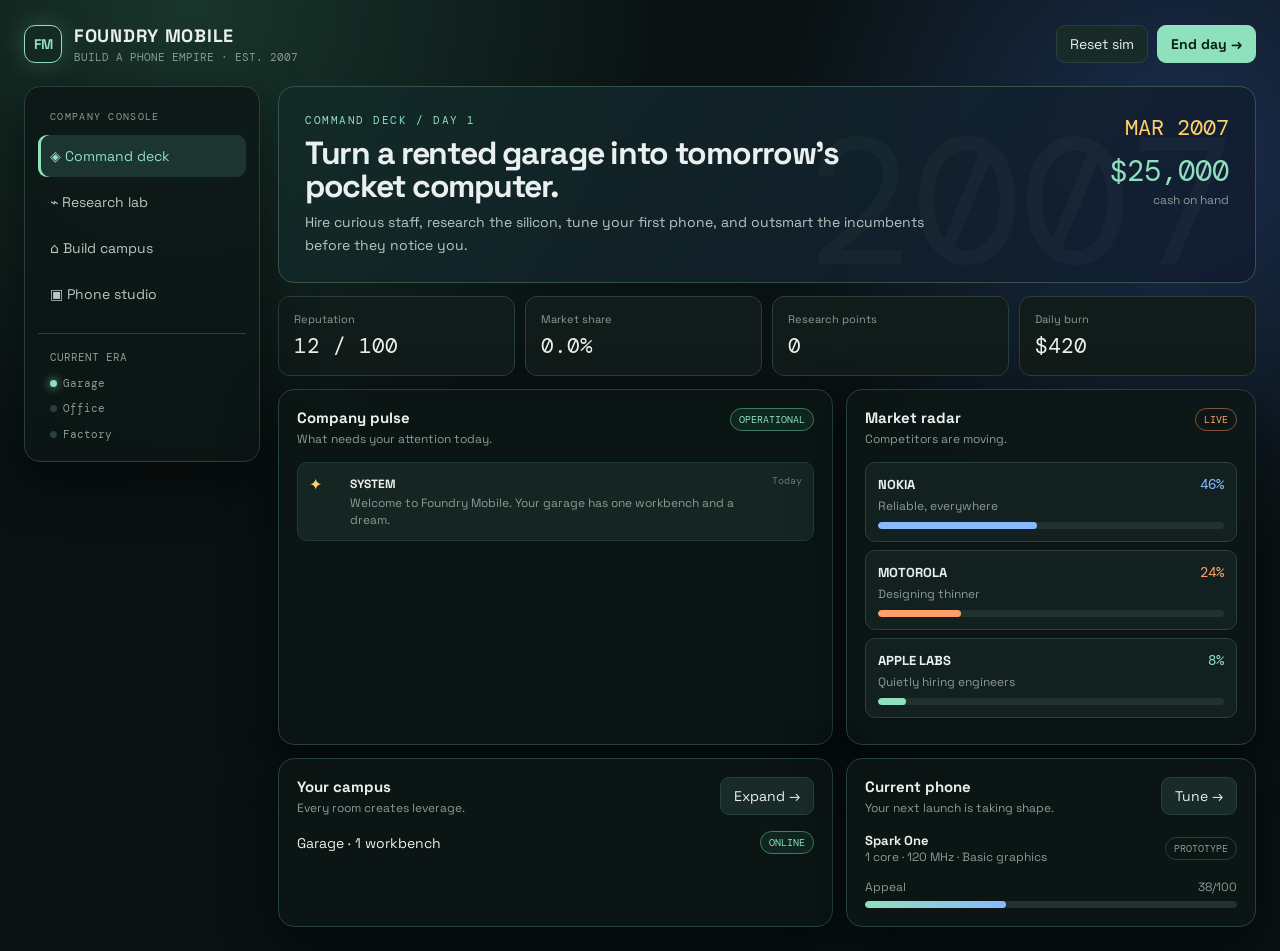
==== game/index.html @ 04a2936a "Add Foundry Mobile phone empire game prototype" ====
<!doctype html>
<html lang="en">
<head>
<meta charset="utf-8" />
<meta name="viewport" content="width=device-width, initial-scale=1" />
<title>Foundry Mobile — Phone Empire</title>
<style>
@import url('https://fonts.googleapis.com/css2?family=DM+Mono:wght@400;500&family=Space+Grotesk:wght@400;500;600;700&display=swap');
:root{--ink:#eaf0ed;--muted:#8c9a96;--bg:#091111;--panel:#101b1a;--panel2:#142422;--line:#28403c;--mint:#8fe0bd;--yellow:#ffd166;--orange:#ff9f68;--red:#ff7575;--blue:#88b9ff;--shadow:0 18px 50px #0008}
*{box-sizing:border-box}body{margin:0;background:radial-gradient(circle at 15% 0,#19352c 0,transparent 34%),radial-gradient(circle at 92% 16%,#1b2d4e 0,transparent 29%),var(--bg);color:var(--ink);font:14px 'Space Grotesk',system-ui,sans-serif;min-height:100vh}button,input,select{font:inherit}button{cursor:pointer}.shell{max-width:1440px;margin:0 auto;padding:24px}.topbar{display:flex;align-items:center;justify-content:space-between;margin-bottom:22px}.brand{display:flex;align-items:center;gap:12px}.mark{width:38px;height:38px;border:1px solid var(--mint);display:grid;place-items:center;border-radius:11px;color:var(--mint);box-shadow:0 0 24px #8fe0bd33;font-weight:700}.brand h1{font-size:18px;letter-spacing:.04em;margin:0}.brand small{color:var(--muted);display:block;font:11px 'DM Mono';margin-top:3px}.actions{display:flex;gap:9px;align-items:center}.button{background:#182b28;border:1px solid var(--line);color:var(--ink);border-radius:9px;padding:9px 13px;transition:.2s}.button:hover{border-color:var(--mint);transform:translateY(-1px)}.button.primary{background:var(--mint);border-color:var(--mint);color:#082019;font-weight:700}.button.warn{color:#1b1608;background:var(--yellow);border-color:var(--yellow)}.button:disabled{opacity:.45;cursor:not-allowed;transform:none}.layout{display:grid;grid-template-columns:236px 1fr;gap:18px}.side,.panel{background:#0c1716cc;border:1px solid var(--line);border-radius:16px;box-shadow:var(--shadow);backdrop-filter:blur(14px)}.side{padding:13px;height:max-content;position:sticky;top:18px}.side label{color:var(--muted);font:10px 'DM Mono';text-transform:uppercase;letter-spacing:.13em;padding:10px 12px;display:block}.nav{width:100%;text-align:left;border:0;background:transparent;color:#b7c8c2;padding:12px;border-radius:9px;margin:2px 0}.nav:hover,.nav.active{background:#1c3530;color:var(--mint)}.nav.active{box-shadow:inset 3px 0 var(--mint)}.side-foot{border-top:1px solid var(--line);margin-top:16px;padding:15px 12px 5px}.tiny{font:11px 'DM Mono';color:var(--muted);line-height:1.6}.stage{display:flex;align-items:center;gap:6px;margin-top:8px}.stage i{width:7px;height:7px;border-radius:50%;background:var(--line)}.stage i.on{background:var(--mint);box-shadow:0 0 10px var(--mint)}.content{min-width:0}.hero{padding:26px;border:1px solid #34534b;border-radius:16px;background:linear-gradient(130deg,#132b27dd,#111b31dd);display:flex;justify-content:space-between;gap:30px;overflow:hidden;position:relative}.hero:after{content:'2007';font:180px 'DM Mono';color:#ffffff07;position:absolute;right:18px;bottom:-38px}.eyebrow{color:var(--mint);font:11px 'DM Mono';letter-spacing:.14em;text-transform:uppercase}.hero h2{font-size:32px;line-height:1.02;margin:10px 0 9px;max-width:620px;letter-spacing:-.04em}.hero p{color:#b7c8c2;max-width:630px;line-height:1.6;margin:0}.hero-meta{position:relative;z-index:1;min-width:190px;text-align:right}.date{font:22px 'DM Mono';color:var(--yellow)}.money{font:29px 'DM Mono';margin-top:10px;color:var(--mint)}.sub{color:var(--muted);font-size:12px;margin-top:2px}.stats{display:grid;grid-template-columns:repeat(4,1fr);gap:10px;margin:13px 0}.stat{background:var(--panel);border:1px solid var(--line);padding:15px;border-radius:12px}.stat .label{color:var(--muted);font-size:11px}.stat strong{display:block;font:21px 'DM Mono';margin-top:6px}.grid{display:grid;grid-template-columns:1.15fr .85fr;gap:13px}.panel{padding:18px}.panel h3{font-size:15px;margin:0 0 3px}.panel-head{display:flex;justify-content:space-between;align-items:flex-start;margin-bottom:15px}.panel-head p{color:var(--muted);font-size:12px;margin:4px 0 0}.pill{border-radius:999px;padding:4px 8px;font:10px 'DM Mono';border:1px solid var(--line);color:var(--muted)}.pill.good{color:var(--mint);border-color:#407b67;background:#1a463b55}.pill.hot{color:var(--orange);border-color:#85533a}.feed{display:grid;gap:10px}.feed-item{display:grid;grid-template-columns:31px 1fr auto;gap:10px;align-items:start;padding:11px;background:#152522;border-radius:10px;border:1px solid #203b36}.feed-icon{font:16px 'DM Mono';color:var(--yellow)}.feed-item b{font-size:12px}.feed-item p{color:var(--muted);margin:3px 0 0;font-size:12px;line-height:1.4}.feed-item time{font:10px 'DM Mono';color:#667975}.progress{height:7px;background:#20312e;border-radius:99px;overflow:hidden}.progress span{display:block;height:100%;background:linear-gradient(90deg,var(--mint),var(--blue));border-radius:99px}.research-list,.parts-list,.staff-list,.build-list{display:grid;gap:10px}.research-card,.part-card,.staff-card,.build-card{border:1px solid var(--line);background:#12211f;padding:12px;border-radius:11px}.row{display:flex;align-items:center;justify-content:space-between;gap:10px}.row b{font-size:13px}.muted{color:var(--muted);font-size:12px}.mono{font-family:'DM Mono'}.tag{font:10px 'DM Mono';color:var(--blue);background:#1c3550;border-radius:4px;padding:3px 6px}.research-card p,.part-card p{color:var(--muted);font-size:12px;line-height:1.45;margin:7px 0 10px}.mini-stat{font:11px 'DM Mono';color:var(--yellow)}.tabs{display:flex;gap:7px;margin:0 0 13px;flex-wrap:wrap}.tab{padding:8px 12px;background:#10201e;color:var(--muted);border:1px solid var(--line);border-radius:8px}.tab.active{color:var(--mint);border-color:#4f947a;background:#1b3c32}.section{display:none}.section.active{display:block}.phone{display:grid;grid-template-columns:280px 1fr;gap:18px}.device{min-height:385px;border:1px solid #506d66;border-radius:32px;padding:14px 12px 22px;background:linear-gradient(150deg,#384942,#121c1b 40%,#080d0e);box-shadow:inset 0 0 0 4px #0b1211,0 18px 28px #0008;position:relative}.device:before{content:'';display:block;margin:0 auto 13px;width:70px;height:6px;border-radius:20px;background:#07100f}.screen{border-radius:20px;height:278px;background:linear-gradient(160deg,#19382e,#123047 65%,#261c39);padding:16px;position:relative;overflow:hidden}.screen:after{content:'FOUNDRY';font:bold 32px 'DM Mono';color:#ffffff13;position:absolute;bottom:18px;left:13px;transform:rotate(-90deg);transform-origin:left}.screen b{font-size:11px;color:var(--mint)}.screen .screen-title{font-size:28px;font-weight:700;margin-top:28px}.screen .screen-bar{height:4px;background:#ffffff24;margin-top:33px}.screen .screen-dot{width:80px;height:80px;border-radius:50%;background:#8fe0bd44;margin:27px auto 0;border:1px solid var(--mint)}.device small{display:block;text-align:center;color:#8ca59d;margin-top:14px;font:10px 'DM Mono'}.custom{display:grid;gap:11px}.field{background:#12211f;border:1px solid var(--line);padding:12px;border-radius:10px}.field label{display:flex;justify-content:space-between;color:var(--muted);font-size:12px;margin-bottom:9px}.field input,.field select{width:100%;background:#0c1716;color:var(--ink);border:1px solid var(--line);border-radius:7px;padding:8px}.cost{color:var(--yellow);font:11px 'DM Mono'}.empty{border:1px dashed #38504b;color:var(--muted);padding:18px;border-radius:10px;text-align:center}.toast{position:fixed;right:24px;bottom:24px;background:#d6ffe9;color:#0a2117;padding:13px 16px;border-radius:10px;box-shadow:var(--shadow);font-weight:600;z-index:5}.danger{color:var(--red)}@media(max-width:980px){.layout{grid-template-columns:1fr}.side{position:static}.side nav{display:flex;overflow:auto}.side label,.side-foot{display:none}.grid,.phone{grid-template-columns:1fr}.stats{grid-template-columns:repeat(2,1fr)}}
</style></head>
<body><div class="shell"><header class="topbar"><div class="brand"><div class="mark">FM</div><div><h1>FOUNDRY MOBILE</h1><small>BUILD A PHONE EMPIRE · EST. 2007</small></div></div><div class="actions"><button class="button" id="resetBtn">Reset sim</button><button class="button primary" id="dayBtn">End day →</button></div></header><div class="layout"><aside class="side"><label>Company console</label><button class="nav active" data-view="dashboard">◈ Command deck</button><button class="nav" data-view="research">⌁ Research lab</button><button class="nav" data-view="build">⌂ Build campus</button><button class="nav" data-view="product">▣ Phone studio</button><div class="side-foot"><div class="tiny">CURRENT ERA</div><div class="stage"><i class="on"></i><span class="tiny">Garage</span></div><div class="stage"><i id="officeDot"></i><span class="tiny">Office</span></div><div class="stage"><i id="factoryDot"></i><span class="tiny">Factory</span></div></div></aside><main class="content"><section class="hero"><div><div class="eyebrow">Command deck / Day <span id="dayLabel">1</span></div><h2>Turn a rented garage into tomorrow's pocket computer.</h2><p>Hire curious staff, research the silicon, tune your first phone, and outsmart the incumbents before they notice you.</p></div><div class="hero-meta"><div class="date" id="dateLabel">MAR 2007</div><div class="money" id="moneyHero">$25,000</div><div class="sub">cash on hand</div></div></section><div class="stats"><div class="stat"><div class="label">Reputation</div><strong id="repStat">12 / 100</strong></div><div class="stat"><div class="label">Market share</div><strong id="shareStat">0.0%</strong></div><div class="stat"><div class="label">Research points</div><strong id="rpStat">0</strong></div><div class="stat"><div class="label">Daily burn</div><strong id="burnStat">$420</strong></div></div><section id="dashboard" class="section active"><div class="grid"><div class="panel"><div class="panel-head"><div><h3>Company pulse</h3><p>What needs your attention today.</p></div><span class="pill good" id="statusPill">OPERATIONAL</span></div><div class="feed" id="feed"></div></div><div class="panel"><div class="panel-head"><div><h3>Market radar</h3><p>Competitors are moving.</p></div><span class="pill hot">LIVE</span></div><div id="competitors"></div></div></div><div class="grid" style="margin-top:13px"><div class="panel"><div class="panel-head"><div><h3>Your campus</h3><p>Every room creates leverage.</p></div><button class="button" data-go="build">Expand →</button></div><div id="campusSummary"></div></div><div class="panel"><div class="panel-head"><div><h3>Current phone</h3><p>Your next launch is taking shape.</p></div><button class="button" data-go="product">Tune →</button></div><div id="phoneSummary"></div></div></div></section><section id="research" class="section"><div class="panel"><div class="panel-head"><div><h3>Research lab</h3><p>Hire staff first. They produce research points at the end of every day; every advanced CPU architecture and chip part must be researched before it can be selected.</p></div><div class="row"><span class="pill" id="staffCount">0 staff</span><button class="button primary" id="hireBtn">Hire researcher · $1,200</button></div></div><div class="research-list" id="researchList"></div></div></section><section id="build" class="section"><div class="panel"><div class="panel-head"><div><h3>Build your campus</h3><p>Start in the garage. Build an office. Finish with a factory floor.</p></div><span class="pill" id="campusLevel">GARAGE</span></div><div class="build-list" id="buildList"></div></div></section><section id="product" class="section"><div class="panel"><div class="panel-head"><div><h3>Phone studio</h3><p>Balance cost, battery, performance, and market appeal.</p></div><span class="pill" id="phoneState">DRAFT</span></div><div class="phone"><div class="device"><div class="screen"><b id="phoneBrand">FOUNDRY</b><div class="screen-title" id="phoneNamePreview">Spark One</div><div class="screen-bar"></div><div class="screen-dot"></div></div><small id="deviceSpec">2007 · prototype hardware</small></div><div class="custom"><div class="field"><label>Phone name <span class="tag">BRAND</span></label><input id="phoneName" value="Spark One" maxlength="22" /></div><div class="field"><label>CPU architecture <span class="mini-stat" id="cpuVal">1 core · 120 MHz</span></label><select id="cpuSelect"></select></div><div class="field"><label>GPU package <span class="mini-stat" id="gpuVal">basic graphics</span></label><select id="gpuSelect"></select></div><div class="field"><label>Finish & camera <span class="mini-stat" id="finishVal">plastic · 1 MP</span></label><select id="finishSelect"><option value="plastic">Polycarbonate · 1 MP</option><option value="metal">Brushed metal · 2 MP</option><option value="glass">Glass back · 3 MP</option></select></div><div class="row"><span class="cost" id="unitCost">Build cost $58 / unit</span><button class="button primary" id="launchBtn">Launch prototype · $2,500</button></div></div></div></div></section></main></div></div><div id="toastRoot"></div>
<script>
const KEY='foundry-mobile-save-v1';
const researchDefs=[{id:'cpu2',title:'Dual-core architecture',desc:'Two efficient cores and a better control unit.',cost:12,days:2,unlock:'cpu2'},{id:'gpu',title:'Pocket graphics engine',desc:'A tiny parallel processor for richer games and UI.',cost:18,days:3,unlock:'gpu'},{id:'ram',title:'Fast memory controller',desc:'Add 64 MB of faster RAM for multitasking.',cost:24,days:3,unlock:'ram'},{id:'camera',title:'Digital camera module',desc:'Ship a camera that makes the press pay attention.',cost:32,days:4,unlock:'camera'},{id:'factory',title:'Precision assembly',desc:'Unlock factory production and reliable unit economics.',cost:45,days:5,unlock:'factory'}];
const cpuDefs={basic:{label:'Single core · 120 MHz',cores:1,clock:120,cost:18,unlock:true},cpu2:{label:'Dual core · 360 MHz',cores:2,clock:360,cost:34,unlock:false},pro:{label:'Custom 4 core · 720 MHz',cores:4,clock:720,cost:68,unlock:false}};
const gpuDefs={basic:{label:'Basic graphics',score:8,cost:5,unlock:true},gpu:{label:'Parallel graphics · 24 shaders',score:28,cost:15,unlock:false},pro:{label:'Pro graphics · 64 shaders',score:52,cost:34,unlock:false}};
const defaultState={day:1,money:25000,rep:12,share:0,rp:0,staff:[],rooms:['garage'],research:[],activeResearch:null,phone:{name:'Spark One',cpu:'basic',gpu:'basic',finish:'plastic'},launched:false,feed:[['SYSTEM','Welcome to Foundry Mobile. Your garage has one workbench and a dream.','Today']]};
let s=load();
function load(){try{return {...defaultState,...JSON.parse(localStorage.getItem(KEY))}}catch{return structuredClone(defaultState)}}
function save(){localStorage.setItem(KEY,JSON.stringify(s))}
function money(n){return '$'+Math.max(0,Math.round(n)).toLocaleString()}
function toast(msg){const e=document.createElement('div');e.className='toast';e.textContent=msg;document.getElementById('toastRoot').append(e);setTimeout(()=>e.remove(),2800)}
function addFeed(a,b,c='Today'){s.feed.unshift([a,b,c]);s.feed=s.feed.slice(0,6)}
function has(x){return s.research.includes(x)}
function roomCost(id){return {office:4200,lab:8500,qa:6500,factory:28000}[id]||0}
function render(){document.getElementById('dayLabel').textContent=s.day;document.getElementById('dateLabel').textContent=['MAR','APR','MAY','JUN','JUL','AUG','SEP','OCT','NOV','DEC'][Math.min(9,Math.floor((s.day-1)/30))]+' 2007';document.getElementById('moneyHero').textContent=money(s.money);document.getElementById('repStat').textContent=Math.round(s.rep)+' / 100';document.getElementById('shareStat').textContent=s.share.toFixed(1)+'%';document.getElementById('rpStat').textContent=s.rp;document.getElementById('burnStat').textContent=money(420+s.staff.length*85);document.getElementById('staffCount').textContent=s.staff.length+' staff';['office','factory'].forEach(x=>document.getElementById(x+'Dot').classList.toggle('on',s.rooms.includes(x)));renderFeed();renderCompetitors();renderCampus();renderPhoneSummary();renderResearch();renderBuild();renderProduct();save()}
function renderFeed(){document.getElementById('feed').innerHTML=s.feed.map((x,i)=>`<div class="feed-item"><div class="feed-icon">${i?'↗':'✦'}</div><div><b>${x[0]}</b><p>${x[1]}</p></div><time>${x[2]}</time></div>`).join('')}
function renderCompetitors(){let rows=[['NOKIA','Reliable, everywhere','46%','var(--blue)'],['MOTOROLA','Designing thinner','24%','var(--orange)'],['APPLE LABS','Quietly hiring engineers','8%','var(--mint)']];document.getElementById('competitors').innerHTML=rows.map(r=>`<div class="field" style="margin-bottom:8px"><div class="row"><b>${r[0]}</b><span class="mono" style="color:${r[3]}">${r[2]}</span></div><div class="muted" style="margin:5px 0 8px">${r[1]}</div><div class="progress"><span style="width:${parseInt(r[2])}%;background:${r[3]}"></span></div></div>`).join('')}
function renderCampus(){let names={garage:'Garage · 1 workbench',office:'Office · hiring +2 staff',lab:'Research lab · +2 RP/day',qa:'QA bench · +15% reliability',factory:'Factory floor · mass production'};document.getElementById('campusSummary').innerHTML='<div class="feed">'+s.rooms.map(r=>`<div class="row"><span>${names[r]}</span><span class="pill good">ONLINE</span></div>`).join('')+'</div>'}
function renderPhoneSummary(){let p=s.phone,c=cpuDefs[p.cpu],g=gpuDefs[p.gpu];document.getElementById('phoneSummary').innerHTML=`<div class="row"><div><b>${p.name}</b><div class="muted">${c.cores} core · ${c.clock} MHz · ${g.label}</div></div><span class="pill ${s.launched?'good':''}">${s.launched?'ON MARKET':'PROTOTYPE'}</span></div><div style="margin-top:14px"><div class="row muted"><span>Appeal</span><span>${Math.min(99,20+c.cores*10+g.score+(p.finish==='glass'?18:p.finish==='metal'?9:0))}/100</span></div><div class="progress" style="margin-top:6px"><span style="width:${Math.min(99,20+c.cores*10+g.score+(p.finish==='glass'?18:p.finish==='metal'?9:0))}%"></span></div></div>`}
function renderResearch(){let staffHtml=`<div class="staff-card"><div class="row"><b>Team capacity</b><span class="mini-stat">${s.staff.length} / ${s.rooms.includes('office')?5:2} researchers</span></div><div class="muted" style="margin-top:6px">${s.staff.length?s.staff.map((x,i)=>`<span class="tag" style="margin:8px 5px 0 0;display:inline-block">${x}</span>`).join(''): 'The garage is empty. Hire your first curious engineer.'}</div></div>`;document.getElementById('researchList').innerHTML=staffHtml+researchDefs.map(d=>{let done=has(d.id),active=s.activeResearch===d.id,locked=s.rp<d.cost&&!done;return `<div class="research-card"><div class="row"><b>${d.title}</b><span class="tag">${done?'UNLOCKED':active?'IN PROGRESS':d.cost+' RP'}</span></div><p>${d.desc}${d.id==='cpu2'?' This is a new CPU architecture, not a cosmetic upgrade.':''}</p><div class="row"><div style="flex:1;margin-right:14px"><div class="progress"><span style="width:${done?100:active?Math.min(96,Math.round((s.day-(s.researchStart||s.day))/d.days*100)):0}%"></span></div></div><button class="button ${done?'':'primary'}" ${done||locked||s.activeResearch?'disabled':''} onclick="startResearch('${d.id}')">${done?'Installed':locked?'Need research':'Assign staff'}</button></div></div>`}).join('')}
function renderBuild(){let defs=[['office','Shared office','Hire up to 3 more staff and unlock a real team room.','office'],['lab','Research lab','Adds +2 research points to your daily staff output.','lab'],['qa','QA bench','Reduce launch risk and gain +15 reliability.','qa'],['factory','Assembly factory','The final stage: manufacture phones at scale.','factory']];document.getElementById('campusLevel').textContent=s.rooms.includes('factory')?'FACTORY':s.rooms.includes('office')?'OFFICE':'GARAGE';document.getElementById('buildList').innerHTML=defs.map(d=>{let owned=s.rooms.includes(d[0]);let need=d[0]==='factory'&&!has('factory');return `<div class="build-card"><div class="row"><div><b>${d[1]}</b><div class="muted" style="margin-top:4px">${d[2]}</div></div><span class="cost">${owned?'BUILT':money(roomCost(d[0]))}</span></div><div style="margin-top:10px"><button class="button ${owned?'':'primary'}" ${owned||need?'disabled':''} onclick="buildRoom('${d[0]}')">${owned?'Operational':need?'Research precision assembly first':'Build room'}</button></div></div>`}).join('')}
function renderProduct(){let p=s.phone,c=cpuDefs[p.cpu],g=gpuDefs[p.gpu];document.getElementById('phoneName').value=p.name;document.getElementById('phoneNamePreview').textContent=p.name;document.getElementById('cpuSelect').innerHTML=Object.entries(cpuDefs).map(([k,v])=>`<option value="${k}" ${p.cpu===k?'selected':''} ${!v.unlock&&!has(k)?'disabled':''}>${v.label}${!v.unlock&&!has(k)?' · LOCKED':''}</option>`).join('');document.getElementById('gpuSelect').innerHTML=Object.entries(gpuDefs).map(([k,v])=>`<option value="${k}" ${p.gpu===k?'selected':''} ${!v.unlock&&!has(k)?'disabled':''}>${v.label}${!v.unlock&&!has(k)?' · LOCKED':''}</option>`).join('');document.getElementById('cpuVal').textContent=c.label;document.getElementById('gpuVal').textContent=g.label;document.getElementById('finishVal').textContent={plastic:'plastic · 1 MP',metal:'metal · 2 MP',glass:'glass · 3 MP'}[p.finish];document.getElementById('unitCost').textContent='Build cost '+money(c.cost+g.cost+(p.finish==='glass'?28:p.finish==='metal'?15:8))+' / unit';document.getElementById('phoneState').textContent=s.launched?'ON MARKET':'DRAFT';document.getElementById('launchBtn').textContent=s.launched?'Launch another · $2,500':'Launch prototype · $2,500'}
function startResearch(id){let d=researchDefs.find(x=>x.id===id);if(s.rp<d.cost||s.activeResearch)return;s.rp-=d.cost;s.activeResearch=id;s.researchStart=s.day;addFeed('RESEARCH',`Staff started ${d.title}. Keep the lab powered for ${d.days} days.`);toast('Research started — your team is on it.');render()}
function buildRoom(id){let cost=roomCost(id);if(s.money<cost)return toast('Not enough cash for that build.');s.money-=cost;s.rooms.push(id);addFeed('CAMPUS',`${id[0].toUpperCase()+id.slice(1)} construction is complete.`);toast(id.toUpperCase()+' is online');render()}
function hireStaff(){let max=s.rooms.includes('office')?5:2;if(s.staff.length>=max)return toast('Build the office to hire more researchers.');if(s.money<1200)return toast('Not enough cash to hire this researcher.');s.money-=1200;let names=['Mina · silicon','Alex · systems','Jo · graphics','Ravi · power','Sam · QA'];s.staff.push(names[s.staff.length]||'New researcher');addFeed('PEOPLE',`${s.staff.at(-1)} joined the company. Daily research output increased.`);toast('New researcher hired');render()}
function endDay(){s.day++;let rp=s.staff.length+(s.rooms.includes('lab')?2:0);s.rp+=rp;s.money-=420+s.staff.length*85;if(s.activeResearch){let d=researchDefs.find(x=>x.id===s.activeResearch);if(s.day-s.researchStart>=d.days){s.research.push(d.unlock);s.activeResearch=null;addFeed('LAB COMPLETE',`${d.title} is ready for the product team.`);toast(d.title+' unlocked');}}if(s.launched){s.share=Math.min(42,s.share+.3+(s.rooms.includes('factory')?.2:0));s.rep=Math.min(100,s.rep+.4)}if(s.money<0){s.money=0;addFeed('FINANCE','Cash is empty. Launch a phone or build reputation before runway runs out.','Warning')}if(s.day%7===0)addFeed('MARKET',`Weekly report: your team generated ${rp} RP and the market is watching.`);render()}
function launch(){if(s.money<2500)return toast('You need $2,500 to run a launch event.');s.money-=2500;s.launched=true;s.rep=Math.min(100,s.rep+7);s.share=Math.max(.4,s.share+.5);addFeed('LAUNCH',`${s.phone.name} is live. Early reviewers call it “surprisingly brave”.`);toast(s.phone.name+' launched to the world');render()}
document.querySelectorAll('.nav').forEach(b=>b.onclick=()=>{document.querySelectorAll('.nav').forEach(x=>x.classList.remove('active'));b.classList.add('active');document.querySelectorAll('.section').forEach(x=>x.classList.toggle('active',x.id===b.dataset.view))});document.querySelectorAll('[data-go]').forEach(b=>b.onclick=()=>document.querySelector(`[data-view="${b.dataset.go}"]`).click());document.getElementById('dayBtn').onclick=endDay;document.getElementById('hireBtn').onclick=hireStaff;document.getElementById('launchBtn').onclick=launch;document.getElementById('phoneName').oninput=e=>{s.phone.name=e.target.value||'Spark One';document.getElementById('phoneNamePreview').textContent=s.phone.name;save()};document.getElementById('cpuSelect').onchange=e=>{s.phone.cpu=e.target.value;render()};document.getElementById('gpuSelect').onchange=e=>{s.phone.gpu=e.target.value;render()};document.getElementById('finishSelect').onchange=e=>{s.phone.finish=e.target.value;render()};document.getElementById('resetBtn').onclick=()=>{if(confirm('Reset your company and start again in the garage?')){s=structuredClone(defaultState);render();toast('Fresh garage, fresh start.')}};render();
</script></body></html>
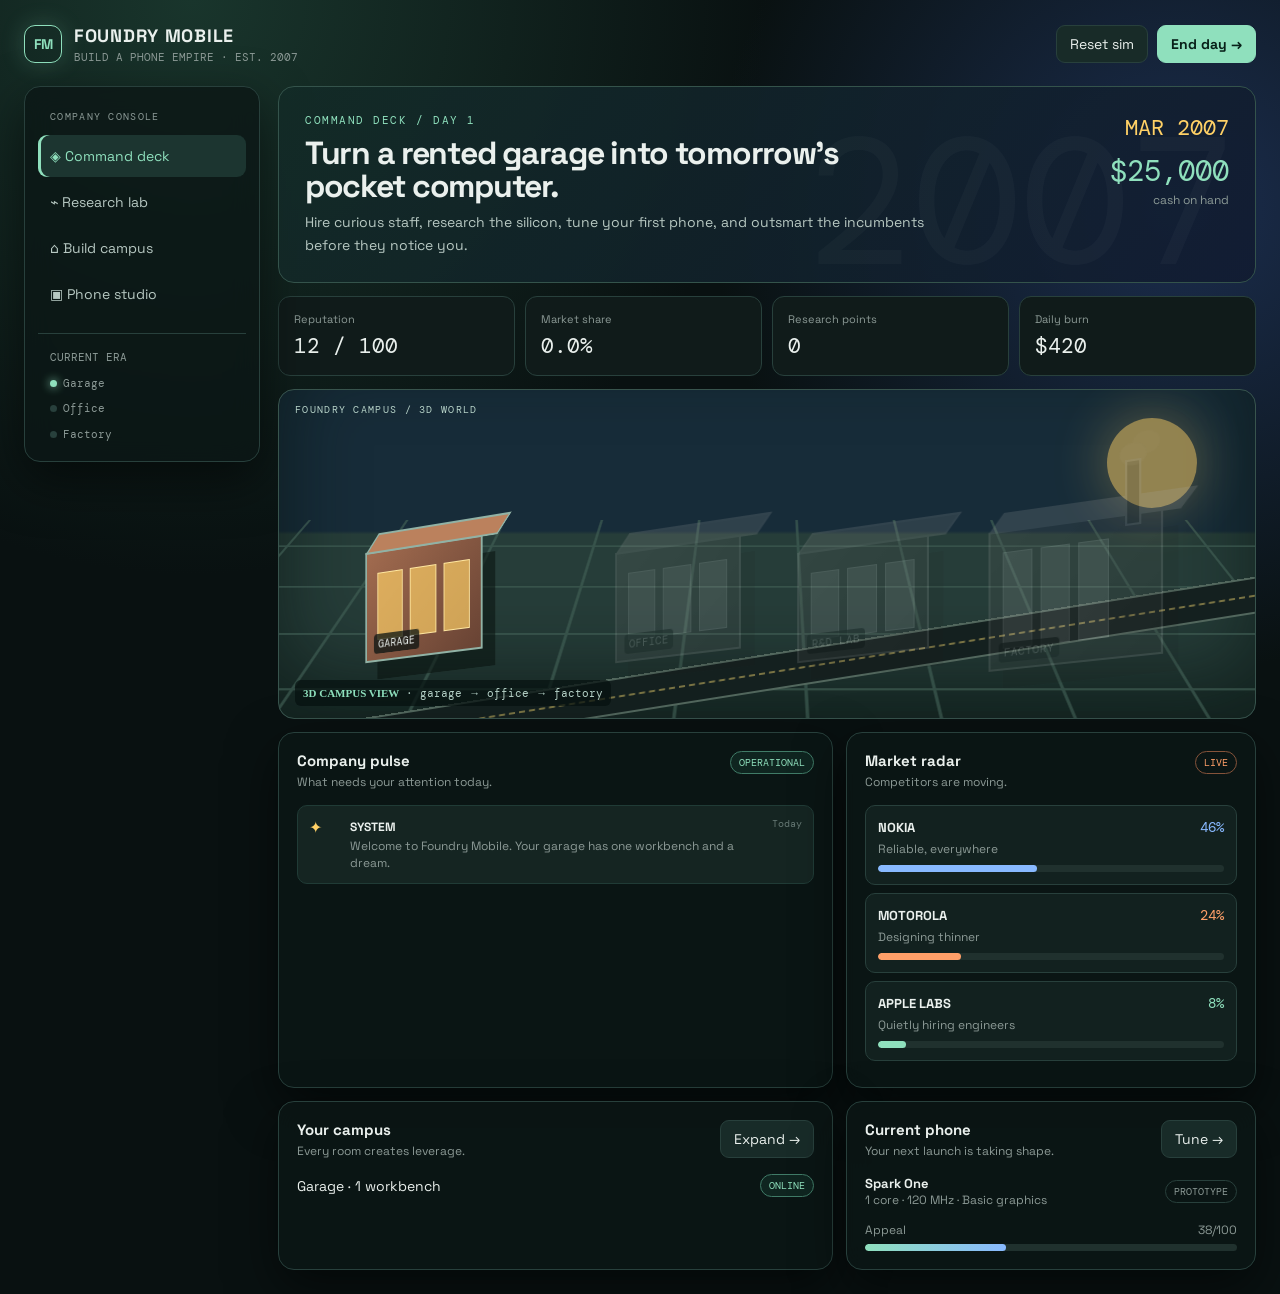
==== commit cfd843e3: "Add 3D campus world to Foundry Mobile" ====
--- a/game/index.html
+++ b/game/index.html
@@ -8,8 +8,11 @@
 @import url('https://fonts.googleapis.com/css2?family=DM+Mono:wght@400;500&family=Space+Grotesk:wght@400;500;600;700&display=swap');
 :root{--ink:#eaf0ed;--muted:#8c9a96;--bg:#091111;--panel:#101b1a;--panel2:#142422;--line:#28403c;--mint:#8fe0bd;--yellow:#ffd166;--orange:#ff9f68;--red:#ff7575;--blue:#88b9ff;--shadow:0 18px 50px #0008}
 *{box-sizing:border-box}body{margin:0;background:radial-gradient(circle at 15% 0,#19352c 0,transparent 34%),radial-gradient(circle at 92% 16%,#1b2d4e 0,transparent 29%),var(--bg);color:var(--ink);font:14px 'Space Grotesk',system-ui,sans-serif;min-height:100vh}button,input,select{font:inherit}button{cursor:pointer}.shell{max-width:1440px;margin:0 auto;padding:24px}.topbar{display:flex;align-items:center;justify-content:space-between;margin-bottom:22px}.brand{display:flex;align-items:center;gap:12px}.mark{width:38px;height:38px;border:1px solid var(--mint);display:grid;place-items:center;border-radius:11px;color:var(--mint);box-shadow:0 0 24px #8fe0bd33;font-weight:700}.brand h1{font-size:18px;letter-spacing:.04em;margin:0}.brand small{color:var(--muted);display:block;font:11px 'DM Mono';margin-top:3px}.actions{display:flex;gap:9px;align-items:center}.button{background:#182b28;border:1px solid var(--line);color:var(--ink);border-radius:9px;padding:9px 13px;transition:.2s}.button:hover{border-color:var(--mint);transform:translateY(-1px)}.button.primary{background:var(--mint);border-color:var(--mint);color:#082019;font-weight:700}.button.warn{color:#1b1608;background:var(--yellow);border-color:var(--yellow)}.button:disabled{opacity:.45;cursor:not-allowed;transform:none}.layout{display:grid;grid-template-columns:236px 1fr;gap:18px}.side,.panel{background:#0c1716cc;border:1px solid var(--line);border-radius:16px;box-shadow:var(--shadow);backdrop-filter:blur(14px)}.side{padding:13px;height:max-content;position:sticky;top:18px}.side label{color:var(--muted);font:10px 'DM Mono';text-transform:uppercase;letter-spacing:.13em;padding:10px 12px;display:block}.nav{width:100%;text-align:left;border:0;background:transparent;color:#b7c8c2;padding:12px;border-radius:9px;margin:2px 0}.nav:hover,.nav.active{background:#1c3530;color:var(--mint)}.nav.active{box-shadow:inset 3px 0 var(--mint)}.side-foot{border-top:1px solid var(--line);margin-top:16px;padding:15px 12px 5px}.tiny{font:11px 'DM Mono';color:var(--muted);line-height:1.6}.stage{display:flex;align-items:center;gap:6px;margin-top:8px}.stage i{width:7px;height:7px;border-radius:50%;background:var(--line)}.stage i.on{background:var(--mint);box-shadow:0 0 10px var(--mint)}.content{min-width:0}.hero{padding:26px;border:1px solid #34534b;border-radius:16px;background:linear-gradient(130deg,#132b27dd,#111b31dd);display:flex;justify-content:space-between;gap:30px;overflow:hidden;position:relative}.hero:after{content:'2007';font:180px 'DM Mono';color:#ffffff07;position:absolute;right:18px;bottom:-38px}.eyebrow{color:var(--mint);font:11px 'DM Mono';letter-spacing:.14em;text-transform:uppercase}.hero h2{font-size:32px;line-height:1.02;margin:10px 0 9px;max-width:620px;letter-spacing:-.04em}.hero p{color:#b7c8c2;max-width:630px;line-height:1.6;margin:0}.hero-meta{position:relative;z-index:1;min-width:190px;text-align:right}.date{font:22px 'DM Mono';color:var(--yellow)}.money{font:29px 'DM Mono';margin-top:10px;color:var(--mint)}.sub{color:var(--muted);font-size:12px;margin-top:2px}.stats{display:grid;grid-template-columns:repeat(4,1fr);gap:10px;margin:13px 0}.stat{background:var(--panel);border:1px solid var(--line);padding:15px;border-radius:12px}.stat .label{color:var(--muted);font-size:11px}.stat strong{display:block;font:21px 'DM Mono';margin-top:6px}.grid{display:grid;grid-template-columns:1.15fr .85fr;gap:13px}.panel{padding:18px}.panel h3{font-size:15px;margin:0 0 3px}.panel-head{display:flex;justify-content:space-between;align-items:flex-start;margin-bottom:15px}.panel-head p{color:var(--muted);font-size:12px;margin:4px 0 0}.pill{border-radius:999px;padding:4px 8px;font:10px 'DM Mono';border:1px solid var(--line);color:var(--muted)}.pill.good{color:var(--mint);border-color:#407b67;background:#1a463b55}.pill.hot{color:var(--orange);border-color:#85533a}.feed{display:grid;gap:10px}.feed-item{display:grid;grid-template-columns:31px 1fr auto;gap:10px;align-items:start;padding:11px;background:#152522;border-radius:10px;border:1px solid #203b36}.feed-icon{font:16px 'DM Mono';color:var(--yellow)}.feed-item b{font-size:12px}.feed-item p{color:var(--muted);margin:3px 0 0;font-size:12px;line-height:1.4}.feed-item time{font:10px 'DM Mono';color:#667975}.progress{height:7px;background:#20312e;border-radius:99px;overflow:hidden}.progress span{display:block;height:100%;background:linear-gradient(90deg,var(--mint),var(--blue));border-radius:99px}.research-list,.parts-list,.staff-list,.build-list{display:grid;gap:10px}.research-card,.part-card,.staff-card,.build-card{border:1px solid var(--line);background:#12211f;padding:12px;border-radius:11px}.row{display:flex;align-items:center;justify-content:space-between;gap:10px}.row b{font-size:13px}.muted{color:var(--muted);font-size:12px}.mono{font-family:'DM Mono'}.tag{font:10px 'DM Mono';color:var(--blue);background:#1c3550;border-radius:4px;padding:3px 6px}.research-card p,.part-card p{color:var(--muted);font-size:12px;line-height:1.45;margin:7px 0 10px}.mini-stat{font:11px 'DM Mono';color:var(--yellow)}.tabs{display:flex;gap:7px;margin:0 0 13px;flex-wrap:wrap}.tab{padding:8px 12px;background:#10201e;color:var(--muted);border:1px solid var(--line);border-radius:8px}.tab.active{color:var(--mint);border-color:#4f947a;background:#1b3c32}.section{display:none}.section.active{display:block}.phone{display:grid;grid-template-columns:280px 1fr;gap:18px}.device{min-height:385px;border:1px solid #506d66;border-radius:32px;padding:14px 12px 22px;background:linear-gradient(150deg,#384942,#121c1b 40%,#080d0e);box-shadow:inset 0 0 0 4px #0b1211,0 18px 28px #0008;position:relative}.device:before{content:'';display:block;margin:0 auto 13px;width:70px;height:6px;border-radius:20px;background:#07100f}.screen{border-radius:20px;height:278px;background:linear-gradient(160deg,#19382e,#123047 65%,#261c39);padding:16px;position:relative;overflow:hidden}.screen:after{content:'FOUNDRY';font:bold 32px 'DM Mono';color:#ffffff13;position:absolute;bottom:18px;left:13px;transform:rotate(-90deg);transform-origin:left}.screen b{font-size:11px;color:var(--mint)}.screen .screen-title{font-size:28px;font-weight:700;margin-top:28px}.screen .screen-bar{height:4px;background:#ffffff24;margin-top:33px}.screen .screen-dot{width:80px;height:80px;border-radius:50%;background:#8fe0bd44;margin:27px auto 0;border:1px solid var(--mint)}.device small{display:block;text-align:center;color:#8ca59d;margin-top:14px;font:10px 'DM Mono'}.custom{display:grid;gap:11px}.field{background:#12211f;border:1px solid var(--line);padding:12px;border-radius:10px}.field label{display:flex;justify-content:space-between;color:var(--muted);font-size:12px;margin-bottom:9px}.field input,.field select{width:100%;background:#0c1716;color:var(--ink);border:1px solid var(--line);border-radius:7px;padding:8px}.cost{color:var(--yellow);font:11px 'DM Mono'}.empty{border:1px dashed #38504b;color:var(--muted);padding:18px;border-radius:10px;text-align:center}.toast{position:fixed;right:24px;bottom:24px;background:#d6ffe9;color:#0a2117;padding:13px 16px;border-radius:10px;box-shadow:var(--shadow);font-weight:600;z-index:5}.danger{color:var(--red)}@media(max-width:980px){.layout{grid-template-columns:1fr}.side{position:static}.side nav{display:flex;overflow:auto}.side label,.side-foot{display:none}.grid,.phone{grid-template-columns:1fr}.stats{grid-template-columns:repeat(2,1fr)}}
+
+/* 3D campus world: the management chrome stays flat; only the world uses perspective. */
+.world3d{position:relative;height:330px;margin:13px 0;border:1px solid #38544d;border-radius:16px;overflow:hidden;background:linear-gradient(#172c39 0 43%,#263d39 44% 100%);perspective:900px;isolation:isolate;box-shadow:inset 0 -40px 80px #071310aa}.world3d:before{content:'';position:absolute;inset:42% -10% -20%;background:repeating-linear-gradient(90deg,#3d5b51 0 2px,transparent 2px 76px),repeating-linear-gradient(0deg,#3d5b51 0 2px,transparent 2px 54px);transform:rotateX(58deg) translateY(-16px) scale(1.3);transform-origin:top center;opacity:.7}.world3d:after{content:'FOUNDRY CAMPUS / 3D WORLD';position:absolute;top:13px;left:16px;color:#b6d2c8;font:10px 'DM Mono';letter-spacing:.13em;z-index:8}.sun{position:absolute;width:90px;height:90px;border-radius:50%;right:58px;top:28px;background:#ffd16688;box-shadow:0 0 55px #ffd16655}.road{position:absolute;z-index:2;left:0;right:0;bottom:27px;height:37px;background:#14201f;transform:skewY(-9deg);border-top:2px solid #52675d;border-bottom:2px solid #52675d}.road:after{content:'';position:absolute;left:0;right:0;top:16px;border-top:2px dashed #d5bd6688}.building{position:absolute;z-index:5;bottom:62px;width:132px;height:112px;transform:skewY(-8deg) rotateY(-13deg);transform-style:preserve-3d;transition:.3s}.building:hover{transform:skewY(-8deg) rotateY(-13deg) translateY(-8px)}.building .front{position:absolute;inset:0;background:linear-gradient(135deg,var(--b1),var(--b2));border:2px solid #91b2a5;box-shadow:14px 18px 0 #07100d88}.building .roof{position:absolute;left:0;right:-16px;top:-18px;height:20px;background:var(--roof);border:2px solid #91b2a5;transform:skewX(-38deg);transform-origin:left bottom}.building .side{position:absolute;display:block;right:-23px;top:-8px;width:23px;height:112px;background:#314b43;border:2px solid #91b2a5;transform:skewY(52deg);transform-origin:left top;padding:0}.building .windows{position:absolute;inset:20px 12px;display:grid;grid-template-columns:repeat(3,1fr);gap:8px}.building .windows i{display:block;background:#ffd166aa;border:1px solid #ffe7a0}.building span.label{position:absolute;z-index:3;left:10px;bottom:8px;color:#eaf0ed;font:11px 'DM Mono';background:#081311bb;padding:3px 5px;border-radius:4px}.garage3d{left:8%;--b1:#a16b4f;--b2:#684334;--roof:#bb815d}.office3d{left:34%;--b1:#547c73;--b2:#34564f;--roof:#7fa99c}.lab3d{left:53%;--b1:#4c678e;--b2:#2d4164;--roof:#7697c3}.factory3d{left:73%;width:166px;height:142px;bottom:55px;--b1:#59626b;--b2:#323b45;--roof:#a5a9aa}.factory3d .windows{grid-template-columns:repeat(4,1fr)}.factory3d .smokestack{position:absolute;width:15px;height:65px;right:20px;top:-53px;background:#2b3438;border:2px solid #91b2a5}.factory3d .smokestack:after{content:'';position:absolute;width:25px;height:22px;border-radius:50%;background:#b6d2c833;top:-18px;left:-7px;box-shadow:12px -10px 0 #b6d2c822}.world-legend{position:absolute;z-index:9;bottom:12px;left:16px;color:#b6d2c8;font:11px 'DM Mono';background:#081311bb;padding:6px 8px;border-radius:6px}.world-legend b{color:var(--mint)}
 </style></head>
-<body><div class="shell"><header class="topbar"><div class="brand"><div class="mark">FM</div><div><h1>FOUNDRY MOBILE</h1><small>BUILD A PHONE EMPIRE · EST. 2007</small></div></div><div class="actions"><button class="button" id="resetBtn">Reset sim</button><button class="button primary" id="dayBtn">End day →</button></div></header><div class="layout"><aside class="side"><label>Company console</label><button class="nav active" data-view="dashboard">◈ Command deck</button><button class="nav" data-view="research">⌁ Research lab</button><button class="nav" data-view="build">⌂ Build campus</button><button class="nav" data-view="product">▣ Phone studio</button><div class="side-foot"><div class="tiny">CURRENT ERA</div><div class="stage"><i class="on"></i><span class="tiny">Garage</span></div><div class="stage"><i id="officeDot"></i><span class="tiny">Office</span></div><div class="stage"><i id="factoryDot"></i><span class="tiny">Factory</span></div></div></aside><main class="content"><section class="hero"><div><div class="eyebrow">Command deck / Day <span id="dayLabel">1</span></div><h2>Turn a rented garage into tomorrow's pocket computer.</h2><p>Hire curious staff, research the silicon, tune your first phone, and outsmart the incumbents before they notice you.</p></div><div class="hero-meta"><div class="date" id="dateLabel">MAR 2007</div><div class="money" id="moneyHero">$25,000</div><div class="sub">cash on hand</div></div></section><div class="stats"><div class="stat"><div class="label">Reputation</div><strong id="repStat">12 / 100</strong></div><div class="stat"><div class="label">Market share</div><strong id="shareStat">0.0%</strong></div><div class="stat"><div class="label">Research points</div><strong id="rpStat">0</strong></div><div class="stat"><div class="label">Daily burn</div><strong id="burnStat">$420</strong></div></div><section id="dashboard" class="section active"><div class="grid"><div class="panel"><div class="panel-head"><div><h3>Company pulse</h3><p>What needs your attention today.</p></div><span class="pill good" id="statusPill">OPERATIONAL</span></div><div class="feed" id="feed"></div></div><div class="panel"><div class="panel-head"><div><h3>Market radar</h3><p>Competitors are moving.</p></div><span class="pill hot">LIVE</span></div><div id="competitors"></div></div></div><div class="grid" style="margin-top:13px"><div class="panel"><div class="panel-head"><div><h3>Your campus</h3><p>Every room creates leverage.</p></div><button class="button" data-go="build">Expand →</button></div><div id="campusSummary"></div></div><div class="panel"><div class="panel-head"><div><h3>Current phone</h3><p>Your next launch is taking shape.</p></div><button class="button" data-go="product">Tune →</button></div><div id="phoneSummary"></div></div></div></section><section id="research" class="section"><div class="panel"><div class="panel-head"><div><h3>Research lab</h3><p>Hire staff first. They produce research points at the end of every day; every advanced CPU architecture and chip part must be researched before it can be selected.</p></div><div class="row"><span class="pill" id="staffCount">0 staff</span><button class="button primary" id="hireBtn">Hire researcher · $1,200</button></div></div><div class="research-list" id="researchList"></div></div></section><section id="build" class="section"><div class="panel"><div class="panel-head"><div><h3>Build your campus</h3><p>Start in the garage. Build an office. Finish with a factory floor.</p></div><span class="pill" id="campusLevel">GARAGE</span></div><div class="build-list" id="buildList"></div></div></section><section id="product" class="section"><div class="panel"><div class="panel-head"><div><h3>Phone studio</h3><p>Balance cost, battery, performance, and market appeal.</p></div><span class="pill" id="phoneState">DRAFT</span></div><div class="phone"><div class="device"><div class="screen"><b id="phoneBrand">FOUNDRY</b><div class="screen-title" id="phoneNamePreview">Spark One</div><div class="screen-bar"></div><div class="screen-dot"></div></div><small id="deviceSpec">2007 · prototype hardware</small></div><div class="custom"><div class="field"><label>Phone name <span class="tag">BRAND</span></label><input id="phoneName" value="Spark One" maxlength="22" /></div><div class="field"><label>CPU architecture <span class="mini-stat" id="cpuVal">1 core · 120 MHz</span></label><select id="cpuSelect"></select></div><div class="field"><label>GPU package <span class="mini-stat" id="gpuVal">basic graphics</span></label><select id="gpuSelect"></select></div><div class="field"><label>Finish & camera <span class="mini-stat" id="finishVal">plastic · 1 MP</span></label><select id="finishSelect"><option value="plastic">Polycarbonate · 1 MP</option><option value="metal">Brushed metal · 2 MP</option><option value="glass">Glass back · 3 MP</option></select></div><div class="row"><span class="cost" id="unitCost">Build cost $58 / unit</span><button class="button primary" id="launchBtn">Launch prototype · $2,500</button></div></div></div></div></section></main></div></div><div id="toastRoot"></div>
+<body><div class="shell"><header class="topbar"><div class="brand"><div class="mark">FM</div><div><h1>FOUNDRY MOBILE</h1><small>BUILD A PHONE EMPIRE · EST. 2007</small></div></div><div class="actions"><button class="button" id="resetBtn">Reset sim</button><button class="button primary" id="dayBtn">End day →</button></div></header><div class="layout"><aside class="side"><label>Company console</label><button class="nav active" data-view="dashboard">◈ Command deck</button><button class="nav" data-view="research">⌁ Research lab</button><button class="nav" data-view="build">⌂ Build campus</button><button class="nav" data-view="product">▣ Phone studio</button><div class="side-foot"><div class="tiny">CURRENT ERA</div><div class="stage"><i class="on"></i><span class="tiny">Garage</span></div><div class="stage"><i id="officeDot"></i><span class="tiny">Office</span></div><div class="stage"><i id="factoryDot"></i><span class="tiny">Factory</span></div></div></aside><main class="content"><section class="hero"><div><div class="eyebrow">Command deck / Day <span id="dayLabel">1</span></div><h2>Turn a rented garage into tomorrow's pocket computer.</h2><p>Hire curious staff, research the silicon, tune your first phone, and outsmart the incumbents before they notice you.</p></div><div class="hero-meta"><div class="date" id="dateLabel">MAR 2007</div><div class="money" id="moneyHero">$25,000</div><div class="sub">cash on hand</div></div></section><div class="stats"><div class="stat"><div class="label">Reputation</div><strong id="repStat">12 / 100</strong></div><div class="stat"><div class="label">Market share</div><strong id="shareStat">0.0%</strong></div><div class="stat"><div class="label">Research points</div><strong id="rpStat">0</strong></div><div class="stat"><div class="label">Daily burn</div><strong id="burnStat">$420</strong></div></div><section id="dashboard" class="section active"><div class="world3d" id="world3d"><div class="sun"></div><div class="road"></div><div class="building garage3d"><div class="front"><div class="windows"><i></i><i></i><i></i></div></div><div class="roof"></div><span class="label">GARAGE</span></div><div class="building office3d" id="officeWorld"><div class="front"><div class="windows"><i></i><i></i><i></i></div></div><div class="roof"></div><span class="label">OFFICE</span></div><div class="building lab3d" id="labWorld"><div class="front"><div class="windows"><i></i><i></i><i></i></div></div><div class="roof"></div><span class="label">R&amp;D LAB</span></div><div class="building factory3d" id="factoryWorld"><div class="front"><div class="windows"><i></i><i></i><i></i></div></div><div class="roof"></div><div class="smokestack"></div><span class="label">FACTORY</span></div><div class="world-legend"><b>3D CAMPUS VIEW</b> · garage → office → factory</div></div><div class="grid"><div class="panel"><div class="panel-head"><div><h3>Company pulse</h3><p>What needs your attention today.</p></div><span class="pill good" id="statusPill">OPERATIONAL</span></div><div class="feed" id="feed"></div></div><div class="panel"><div class="panel-head"><div><h3>Market radar</h3><p>Competitors are moving.</p></div><span class="pill hot">LIVE</span></div><div id="competitors"></div></div></div><div class="grid" style="margin-top:13px"><div class="panel"><div class="panel-head"><div><h3>Your campus</h3><p>Every room creates leverage.</p></div><button class="button" data-go="build">Expand →</button></div><div id="campusSummary"></div></div><div class="panel"><div class="panel-head"><div><h3>Current phone</h3><p>Your next launch is taking shape.</p></div><button class="button" data-go="product">Tune →</button></div><div id="phoneSummary"></div></div></div></section><section id="research" class="section"><div class="panel"><div class="panel-head"><div><h3>Research lab</h3><p>Hire staff first. They produce research points at the end of every day; every advanced CPU architecture and chip part must be researched before it can be selected.</p></div><div class="row"><span class="pill" id="staffCount">0 staff</span><button class="button primary" id="hireBtn">Hire researcher · $1,200</button></div></div><div class="research-list" id="researchList"></div></div></section><section id="build" class="section"><div class="panel"><div class="panel-head"><div><h3>Build your campus</h3><p>Start in the garage. Build an office. Finish with a factory floor.</p></div><span class="pill" id="campusLevel">GARAGE</span></div><div class="build-list" id="buildList"></div></div></section><section id="product" class="section"><div class="panel"><div class="panel-head"><div><h3>Phone studio</h3><p>Balance cost, battery, performance, and market appeal.</p></div><span class="pill" id="phoneState">DRAFT</span></div><div class="phone"><div class="device"><div class="screen"><b id="phoneBrand">FOUNDRY</b><div class="screen-title" id="phoneNamePreview">Spark One</div><div class="screen-bar"></div><div class="screen-dot"></div></div><small id="deviceSpec">2007 · prototype hardware</small></div><div class="custom"><div class="field"><label>Phone name <span class="tag">BRAND</span></label><input id="phoneName" value="Spark One" maxlength="22" /></div><div class="field"><label>CPU architecture <span class="mini-stat" id="cpuVal">1 core · 120 MHz</span></label><select id="cpuSelect"></select></div><div class="field"><label>GPU package <span class="mini-stat" id="gpuVal">basic graphics</span></label><select id="gpuSelect"></select></div><div class="field"><label>Finish & camera <span class="mini-stat" id="finishVal">plastic · 1 MP</span></label><select id="finishSelect"><option value="plastic">Polycarbonate · 1 MP</option><option value="metal">Brushed metal · 2 MP</option><option value="glass">Glass back · 3 MP</option></select></div><div class="row"><span class="cost" id="unitCost">Build cost $58 / unit</span><button class="button primary" id="launchBtn">Launch prototype · $2,500</button></div></div></div></div></section></main></div></div><div id="toastRoot"></div>
 <script>
 const KEY='foundry-mobile-save-v1';
 const researchDefs=[{id:'cpu2',title:'Dual-core architecture',desc:'Two efficient cores and a better control unit.',cost:12,days:2,unlock:'cpu2'},{id:'gpu',title:'Pocket graphics engine',desc:'A tiny parallel processor for richer games and UI.',cost:18,days:3,unlock:'gpu'},{id:'ram',title:'Fast memory controller',desc:'Add 64 MB of faster RAM for multitasking.',cost:24,days:3,unlock:'ram'},{id:'camera',title:'Digital camera module',desc:'Ship a camera that makes the press pay attention.',cost:32,days:4,unlock:'camera'},{id:'factory',title:'Precision assembly',desc:'Unlock factory production and reliable unit economics.',cost:45,days:5,unlock:'factory'}];
@@ -24,10 +27,11 @@
 function addFeed(a,b,c='Today'){s.feed.unshift([a,b,c]);s.feed=s.feed.slice(0,6)}
 function has(x){return s.research.includes(x)}
 function roomCost(id){return {office:4200,lab:8500,qa:6500,factory:28000}[id]||0}
-function render(){document.getElementById('dayLabel').textContent=s.day;document.getElementById('dateLabel').textContent=['MAR','APR','MAY','JUN','JUL','AUG','SEP','OCT','NOV','DEC'][Math.min(9,Math.floor((s.day-1)/30))]+' 2007';document.getElementById('moneyHero').textContent=money(s.money);document.getElementById('repStat').textContent=Math.round(s.rep)+' / 100';document.getElementById('shareStat').textContent=s.share.toFixed(1)+'%';document.getElementById('rpStat').textContent=s.rp;document.getElementById('burnStat').textContent=money(420+s.staff.length*85);document.getElementById('staffCount').textContent=s.staff.length+' staff';['office','factory'].forEach(x=>document.getElementById(x+'Dot').classList.toggle('on',s.rooms.includes(x)));renderFeed();renderCompetitors();renderCampus();renderPhoneSummary();renderResearch();renderBuild();renderProduct();save()}
+function render(){document.getElementById('dayLabel').textContent=s.day;document.getElementById('dateLabel').textContent=['MAR','APR','MAY','JUN','JUL','AUG','SEP','OCT','NOV','DEC'][Math.min(9,Math.floor((s.day-1)/30))]+' 2007';document.getElementById('moneyHero').textContent=money(s.money);document.getElementById('repStat').textContent=Math.round(s.rep)+' / 100';document.getElementById('shareStat').textContent=s.share.toFixed(1)+'%';document.getElementById('rpStat').textContent=s.rp;document.getElementById('burnStat').textContent=money(420+s.staff.length*85);document.getElementById('staffCount').textContent=s.staff.length+' staff';['office','factory'].forEach(x=>document.getElementById(x+'Dot').classList.toggle('on',s.rooms.includes(x)));renderFeed();renderCompetitors();renderWorld();renderCampus();renderPhoneSummary();renderResearch();renderBuild();renderProduct();save()}
 function renderFeed(){document.getElementById('feed').innerHTML=s.feed.map((x,i)=>`<div class="feed-item"><div class="feed-icon">${i?'↗':'✦'}</div><div><b>${x[0]}</b><p>${x[1]}</p></div><time>${x[2]}</time></div>`).join('')}
 function renderCompetitors(){let rows=[['NOKIA','Reliable, everywhere','46%','var(--blue)'],['MOTOROLA','Designing thinner','24%','var(--orange)'],['APPLE LABS','Quietly hiring engineers','8%','var(--mint)']];document.getElementById('competitors').innerHTML=rows.map(r=>`<div class="field" style="margin-bottom:8px"><div class="row"><b>${r[0]}</b><span class="mono" style="color:${r[3]}">${r[2]}</span></div><div class="muted" style="margin:5px 0 8px">${r[1]}</div><div class="progress"><span style="width:${parseInt(r[2])}%;background:${r[3]}"></span></div></div>`).join('')}
 function renderCampus(){let names={garage:'Garage · 1 workbench',office:'Office · hiring +2 staff',lab:'Research lab · +2 RP/day',qa:'QA bench · +15% reliability',factory:'Factory floor · mass production'};document.getElementById('campusSummary').innerHTML='<div class="feed">'+s.rooms.map(r=>`<div class="row"><span>${names[r]}</span><span class="pill good">ONLINE</span></div>`).join('')+'</div>'}
+function renderWorld(){['office','lab','factory'].forEach(id=>document.getElementById(id+'World').style.opacity=s.rooms.includes(id)?'1':'.18');document.getElementById('officeWorld').style.filter=s.rooms.includes('office')?'none':'grayscale(1)';document.getElementById('labWorld').style.filter=s.rooms.includes('lab')?'none':'grayscale(1)';document.getElementById('factoryWorld').style.filter=s.rooms.includes('factory')?'none':'grayscale(1)';}
 function renderPhoneSummary(){let p=s.phone,c=cpuDefs[p.cpu],g=gpuDefs[p.gpu];document.getElementById('phoneSummary').innerHTML=`<div class="row"><div><b>${p.name}</b><div class="muted">${c.cores} core · ${c.clock} MHz · ${g.label}</div></div><span class="pill ${s.launched?'good':''}">${s.launched?'ON MARKET':'PROTOTYPE'}</span></div><div style="margin-top:14px"><div class="row muted"><span>Appeal</span><span>${Math.min(99,20+c.cores*10+g.score+(p.finish==='glass'?18:p.finish==='metal'?9:0))}/100</span></div><div class="progress" style="margin-top:6px"><span style="width:${Math.min(99,20+c.cores*10+g.score+(p.finish==='glass'?18:p.finish==='metal'?9:0))}%"></span></div></div>`}
 function renderResearch(){let staffHtml=`<div class="staff-card"><div class="row"><b>Team capacity</b><span class="mini-stat">${s.staff.length} / ${s.rooms.includes('office')?5:2} researchers</span></div><div class="muted" style="margin-top:6px">${s.staff.length?s.staff.map((x,i)=>`<span class="tag" style="margin:8px 5px 0 0;display:inline-block">${x}</span>`).join(''): 'The garage is empty. Hire your first curious engineer.'}</div></div>`;document.getElementById('researchList').innerHTML=staffHtml+researchDefs.map(d=>{let done=has(d.id),active=s.activeResearch===d.id,locked=s.rp<d.cost&&!done;return `<div class="research-card"><div class="row"><b>${d.title}</b><span class="tag">${done?'UNLOCKED':active?'IN PROGRESS':d.cost+' RP'}</span></div><p>${d.desc}${d.id==='cpu2'?' This is a new CPU architecture, not a cosmetic upgrade.':''}</p><div class="row"><div style="flex:1;margin-right:14px"><div class="progress"><span style="width:${done?100:active?Math.min(96,Math.round((s.day-(s.researchStart||s.day))/d.days*100)):0}%"></span></div></div><button class="button ${done?'':'primary'}" ${done||locked||s.activeResearch?'disabled':''} onclick="startResearch('${d.id}')">${done?'Installed':locked?'Need research':'Assign staff'}</button></div></div>`}).join('')}
 function renderBuild(){let defs=[['office','Shared office','Hire up to 3 more staff and unlock a real team room.','office'],['lab','Research lab','Adds +2 research points to your daily staff output.','lab'],['qa','QA bench','Reduce launch risk and gain +15 reliability.','qa'],['factory','Assembly factory','The final stage: manufacture phones at scale.','factory']];document.getElementById('campusLevel').textContent=s.rooms.includes('factory')?'FACTORY':s.rooms.includes('office')?'OFFICE':'GARAGE';document.getElementById('buildList').innerHTML=defs.map(d=>{let owned=s.rooms.includes(d[0]);let need=d[0]==='factory'&&!has('factory');return `<div class="build-card"><div class="row"><div><b>${d[1]}</b><div class="muted" style="margin-top:4px">${d[2]}</div></div><span class="cost">${owned?'BUILT':money(roomCost(d[0]))}</span></div><div style="margin-top:10px"><button class="button ${owned?'':'primary'}" ${owned||need?'disabled':''} onclick="buildRoom('${d[0]}')">${owned?'Operational':need?'Research precision assembly first':'Build room'}</button></div></div>`}).join('')}
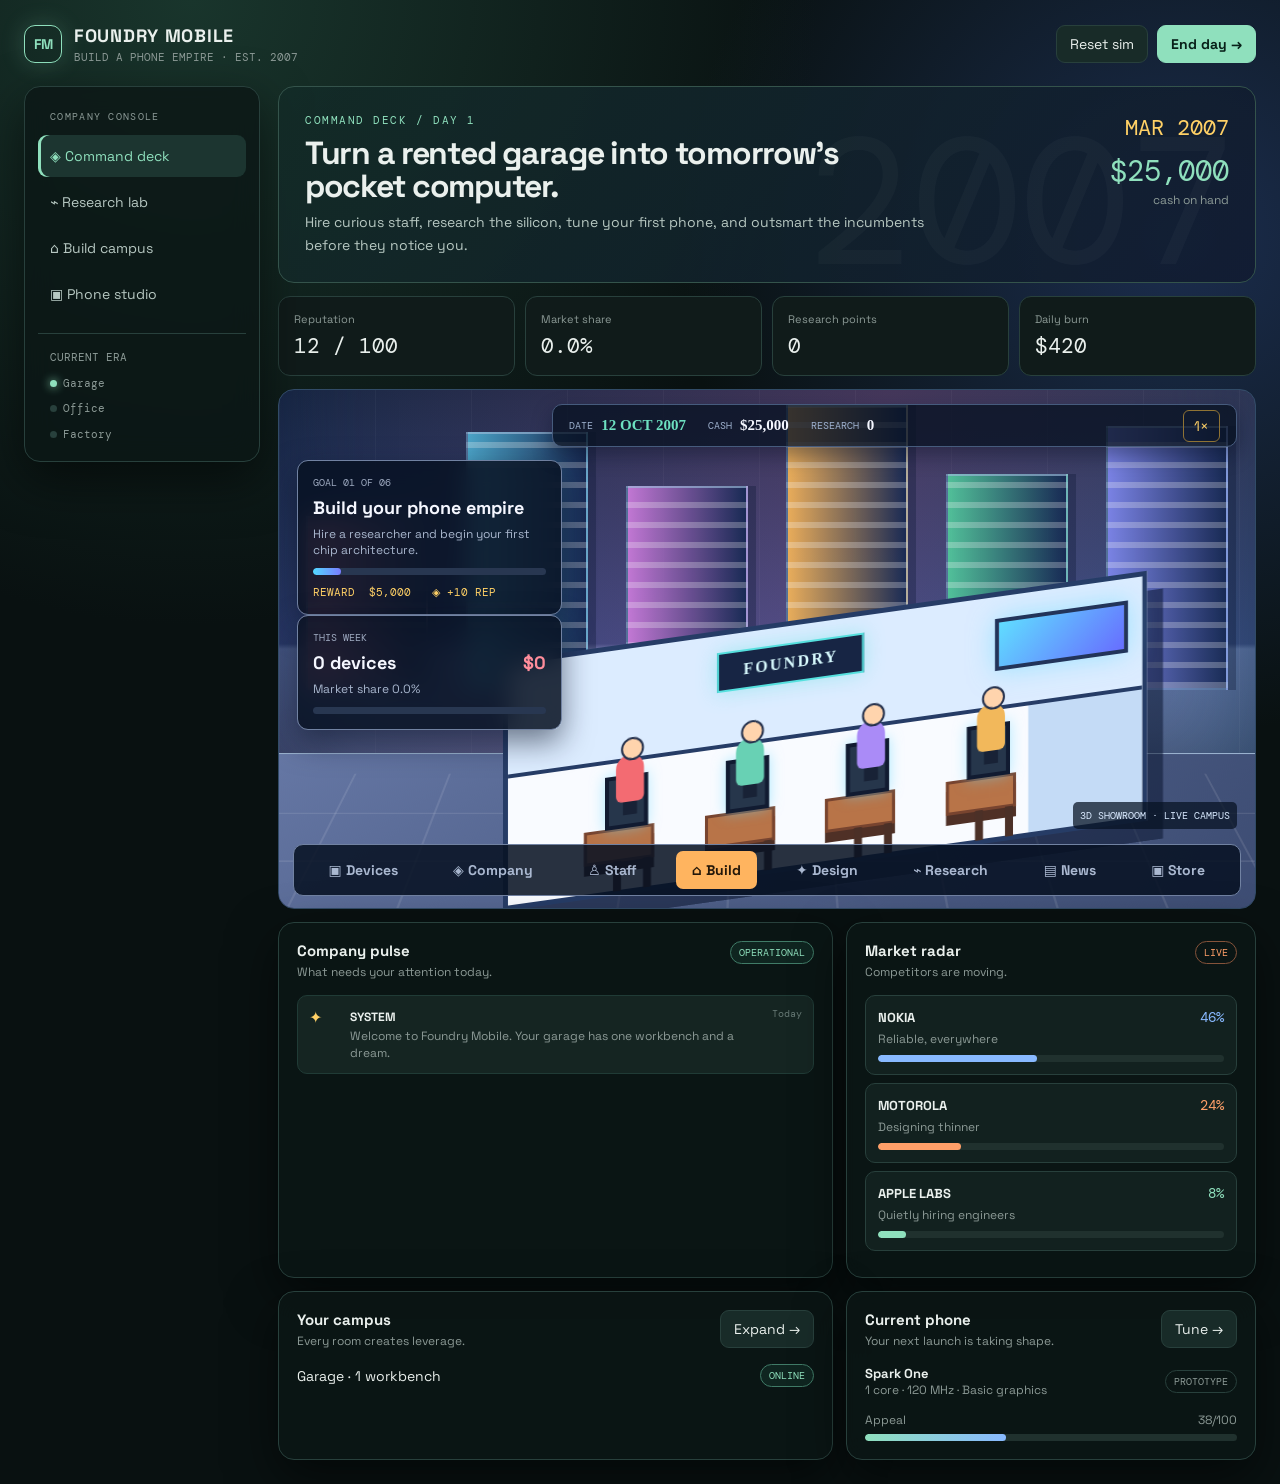
==== commit 29653970: "Style Foundry Mobile like an isometric Roblox phone tycoon" ====
--- a/game/index.html
+++ b/game/index.html
@@ -11,8 +11,11 @@
 
 /* 3D campus world: the management chrome stays flat; only the world uses perspective. */
 .world3d{position:relative;height:330px;margin:13px 0;border:1px solid #38544d;border-radius:16px;overflow:hidden;background:linear-gradient(#172c39 0 43%,#263d39 44% 100%);perspective:900px;isolation:isolate;box-shadow:inset 0 -40px 80px #071310aa}.world3d:before{content:'';position:absolute;inset:42% -10% -20%;background:repeating-linear-gradient(90deg,#3d5b51 0 2px,transparent 2px 76px),repeating-linear-gradient(0deg,#3d5b51 0 2px,transparent 2px 54px);transform:rotateX(58deg) translateY(-16px) scale(1.3);transform-origin:top center;opacity:.7}.world3d:after{content:'FOUNDRY CAMPUS / 3D WORLD';position:absolute;top:13px;left:16px;color:#b6d2c8;font:10px 'DM Mono';letter-spacing:.13em;z-index:8}.sun{position:absolute;width:90px;height:90px;border-radius:50%;right:58px;top:28px;background:#ffd16688;box-shadow:0 0 55px #ffd16655}.road{position:absolute;z-index:2;left:0;right:0;bottom:27px;height:37px;background:#14201f;transform:skewY(-9deg);border-top:2px solid #52675d;border-bottom:2px solid #52675d}.road:after{content:'';position:absolute;left:0;right:0;top:16px;border-top:2px dashed #d5bd6688}.building{position:absolute;z-index:5;bottom:62px;width:132px;height:112px;transform:skewY(-8deg) rotateY(-13deg);transform-style:preserve-3d;transition:.3s}.building:hover{transform:skewY(-8deg) rotateY(-13deg) translateY(-8px)}.building .front{position:absolute;inset:0;background:linear-gradient(135deg,var(--b1),var(--b2));border:2px solid #91b2a5;box-shadow:14px 18px 0 #07100d88}.building .roof{position:absolute;left:0;right:-16px;top:-18px;height:20px;background:var(--roof);border:2px solid #91b2a5;transform:skewX(-38deg);transform-origin:left bottom}.building .side{position:absolute;display:block;right:-23px;top:-8px;width:23px;height:112px;background:#314b43;border:2px solid #91b2a5;transform:skewY(52deg);transform-origin:left top;padding:0}.building .windows{position:absolute;inset:20px 12px;display:grid;grid-template-columns:repeat(3,1fr);gap:8px}.building .windows i{display:block;background:#ffd166aa;border:1px solid #ffe7a0}.building span.label{position:absolute;z-index:3;left:10px;bottom:8px;color:#eaf0ed;font:11px 'DM Mono';background:#081311bb;padding:3px 5px;border-radius:4px}.garage3d{left:8%;--b1:#a16b4f;--b2:#684334;--roof:#bb815d}.office3d{left:34%;--b1:#547c73;--b2:#34564f;--roof:#7fa99c}.lab3d{left:53%;--b1:#4c678e;--b2:#2d4164;--roof:#7697c3}.factory3d{left:73%;width:166px;height:142px;bottom:55px;--b1:#59626b;--b2:#323b45;--roof:#a5a9aa}.factory3d .windows{grid-template-columns:repeat(4,1fr)}.factory3d .smokestack{position:absolute;width:15px;height:65px;right:20px;top:-53px;background:#2b3438;border:2px solid #91b2a5}.factory3d .smokestack:after{content:'';position:absolute;width:25px;height:22px;border-radius:50%;background:#b6d2c833;top:-18px;left:-7px;box-shadow:12px -10px 0 #b6d2c822}.world-legend{position:absolute;z-index:9;bottom:12px;left:16px;color:#b6d2c8;font:11px 'DM Mono';background:#081311bb;padding:6px 8px;border-radius:6px}.world-legend b{color:var(--mint)}
+
+/* Roblox-inspired isometric showroom: colorful world, chunky props, HUD overlays. */
+.rbworld{position:relative;height:520px;margin:13px 0;border:1px solid #314b67;border-radius:16px;overflow:hidden;background:linear-gradient(180deg,#17233d 0,#263c70 49%,#536b9b 50%,#263244 100%);perspective:1100px;isolation:isolate;box-shadow:inset 0 -110px 100px #101a35aa}.rbworld:before{content:'';position:absolute;inset:0;background:linear-gradient(115deg,#234b7a22,#ff8bd533 50%,#68dcff1f),repeating-linear-gradient(90deg,#ffffff09 0 1px,transparent 1px 96px);z-index:0}.rbcity{position:absolute;inset:0 0 42%;display:flex;align-items:flex-end;justify-content:space-around;gap:14px;padding:0 15px;z-index:1;opacity:.96}.tower{width:13%;min-width:48px;border:2px solid #8bb3d788;background:repeating-linear-gradient(0deg,#ffffff44 0 6px,transparent 6px 20px),linear-gradient(90deg,var(--c),#182a54);box-shadow:8px 0 0 #0d193555}.tower:nth-child(1){height:58%;--c:#e06b8d}.tower:nth-child(2){height:86%;--c:#4da8cc}.tower:nth-child(3){height:68%;--c:#c77ad8}.tower:nth-child(4){height:95%;--c:#efb15a}.tower:nth-child(5){height:72%;--c:#53c59b}.tower:nth-child(6){height:88%;--c:#7d86e9}.rbground{position:absolute;left:-10%;right:-10%;bottom:-31%;height:61%;background:linear-gradient(128deg,#697ba9,#344368);transform:rotateX(58deg);transform-origin:top center;z-index:2;border-top:2px solid #99b1ce}.rbground:after{content:'';position:absolute;inset:10% 0;background:repeating-linear-gradient(90deg,#ffffff19 0 2px,transparent 2px 92px),repeating-linear-gradient(0deg,#ffffff19 0 2px,transparent 2px 64px)}.rbroom{position:absolute;left:23%;right:11%;bottom:42px;height:250px;background:#eaf3ff;z-index:4;transform:skewY(-8deg);border:5px solid #263c66;box-shadow:16px 20px 0 #08142e88;overflow:visible}.rbroom:before{content:'';position:absolute;inset:0;background:linear-gradient(90deg,#ffffff 0 82%,#b8d4f4 82% 100%),linear-gradient(#d6e7fa,#fff);opacity:.74}.rbback{position:absolute;left:0;right:0;top:0;height:47%;background:#dcecff;border-bottom:4px solid #263c66}.rbwindow{position:absolute;top:22px;right:14px;width:21%;height:52px;background:linear-gradient(135deg,#60ddff,#676eff);border:4px solid #22345a;box-shadow:0 0 25px #68dbff88}.rbsign{position:absolute;top:17px;left:33%;padding:9px 24px;background:#172544;color:#d9fbff;border:2px solid #55e0de;font:bold 16px 'DM Mono';letter-spacing:.14em;box-shadow:0 0 20px #55e0de66}.desk{position:absolute;bottom:28px;width:70px;height:34px;background:#b87448;border:3px solid #78442f;box-shadow:0 10px 0 #4f3026}.desk:before{content:'';position:absolute;left:18px;top:-55px;width:35px;height:45px;background:#26364b;border:4px solid #111b31;box-shadow:0 0 14px #63daff88}.desk:after{content:'';position:absolute;left:26px;bottom:-32px;width:8px;height:30px;background:#4b3027;box-shadow:30px 0 #4b3027}.desk.d1{left:12%}.desk.d2{left:31%}.desk.d3{left:50%}.desk.d4{left:69%}.avatar{position:absolute;z-index:8;bottom:87px;width:28px;height:47px;border-radius:14px 14px 6px 6px;background:var(--shirt);box-shadow:0 20px 0 -7px #182236}.avatar:before{content:'';position:absolute;left:5px;top:-17px;width:19px;height:19px;border-radius:50%;background:#ffd4ad;border:2px solid #24304c}.avatar.a1{left:17%;--shirt:#f36b72}.avatar.a2{left:36%;--shirt:#68d1b4}.avatar.a3{left:55%;--shirt:#aa8bf7}.avatar.a4{left:74%;--shirt:#f2b85b}.rbcard{position:absolute;z-index:12;left:18px;width:265px;padding:15px;border:1px solid #7182a2;background:#081223dd;backdrop-filter:blur(12px);border-radius:11px;box-shadow:0 12px 30px #07102488}.rbgoal{top:70px}.rbstats{top:225px}.rbcard .kicker{font:10px 'DM Mono';color:#9eaac0;text-transform:uppercase}.rbcard h4{font-size:18px;margin:7px 0;color:#f5f7ff}.rbcard p{font-size:12px;color:#a9b7ce;margin:6px 0 10px}.rbbar{height:7px;background:#283751;border-radius:20px;overflow:hidden}.rbbar i{display:block;height:100%;background:linear-gradient(90deg,#52d9ff,#7a7cff);border-radius:20px}.rbreward{color:#ffd166;font:11px 'DM Mono';margin-top:10px}.rbtop{position:absolute;z-index:14;top:14px;left:28%;right:18px;height:43px;border:1px solid #465b7d;background:#081223c9;border-radius:10px;display:flex;align-items:center;gap:22px;padding:7px 16px;box-shadow:0 8px 20px #07102466}.rbtop .metric{display:flex;align-items:center;gap:8px;color:#9eb1ce;font:10px 'DM Mono';text-transform:uppercase}.rbtop strong{color:#f5f7ff;font-size:15px}.rbtop .metric:first-child strong{color:#6de0c0}.rbtop .speed{margin-left:auto;color:#ffd166;border:1px solid #8f7334;padding:6px 10px;border-radius:6px}.rbnav{position:absolute;z-index:16;left:14px;right:14px;bottom:12px;height:52px;border:1px solid #7182a2;background:#081223dd;border-radius:10px;display:flex;align-items:center;justify-content:space-around;gap:6px;padding:5px 10px}.rbnav button{border:0;background:transparent;color:#aab8d0;font-weight:700;padding:10px 16px;border-radius:7px}.rbnav button:hover,.rbnav button.active{background:#244266;color:#fff}.rbnav button.build{background:#ffb45f;color:#241709}.rbworld-label{position:absolute;z-index:13;right:18px;bottom:79px;color:#d9eaff;font:10px 'DM Mono';background:#081223bb;padding:7px;border-radius:5px}
 </style></head>
-<body><div class="shell"><header class="topbar"><div class="brand"><div class="mark">FM</div><div><h1>FOUNDRY MOBILE</h1><small>BUILD A PHONE EMPIRE · EST. 2007</small></div></div><div class="actions"><button class="button" id="resetBtn">Reset sim</button><button class="button primary" id="dayBtn">End day →</button></div></header><div class="layout"><aside class="side"><label>Company console</label><button class="nav active" data-view="dashboard">◈ Command deck</button><button class="nav" data-view="research">⌁ Research lab</button><button class="nav" data-view="build">⌂ Build campus</button><button class="nav" data-view="product">▣ Phone studio</button><div class="side-foot"><div class="tiny">CURRENT ERA</div><div class="stage"><i class="on"></i><span class="tiny">Garage</span></div><div class="stage"><i id="officeDot"></i><span class="tiny">Office</span></div><div class="stage"><i id="factoryDot"></i><span class="tiny">Factory</span></div></div></aside><main class="content"><section class="hero"><div><div class="eyebrow">Command deck / Day <span id="dayLabel">1</span></div><h2>Turn a rented garage into tomorrow's pocket computer.</h2><p>Hire curious staff, research the silicon, tune your first phone, and outsmart the incumbents before they notice you.</p></div><div class="hero-meta"><div class="date" id="dateLabel">MAR 2007</div><div class="money" id="moneyHero">$25,000</div><div class="sub">cash on hand</div></div></section><div class="stats"><div class="stat"><div class="label">Reputation</div><strong id="repStat">12 / 100</strong></div><div class="stat"><div class="label">Market share</div><strong id="shareStat">0.0%</strong></div><div class="stat"><div class="label">Research points</div><strong id="rpStat">0</strong></div><div class="stat"><div class="label">Daily burn</div><strong id="burnStat">$420</strong></div></div><section id="dashboard" class="section active"><div class="world3d" id="world3d"><div class="sun"></div><div class="road"></div><div class="building garage3d"><div class="front"><div class="windows"><i></i><i></i><i></i></div></div><div class="roof"></div><span class="label">GARAGE</span></div><div class="building office3d" id="officeWorld"><div class="front"><div class="windows"><i></i><i></i><i></i></div></div><div class="roof"></div><span class="label">OFFICE</span></div><div class="building lab3d" id="labWorld"><div class="front"><div class="windows"><i></i><i></i><i></i></div></div><div class="roof"></div><span class="label">R&amp;D LAB</span></div><div class="building factory3d" id="factoryWorld"><div class="front"><div class="windows"><i></i><i></i><i></i></div></div><div class="roof"></div><div class="smokestack"></div><span class="label">FACTORY</span></div><div class="world-legend"><b>3D CAMPUS VIEW</b> · garage → office → factory</div></div><div class="grid"><div class="panel"><div class="panel-head"><div><h3>Company pulse</h3><p>What needs your attention today.</p></div><span class="pill good" id="statusPill">OPERATIONAL</span></div><div class="feed" id="feed"></div></div><div class="panel"><div class="panel-head"><div><h3>Market radar</h3><p>Competitors are moving.</p></div><span class="pill hot">LIVE</span></div><div id="competitors"></div></div></div><div class="grid" style="margin-top:13px"><div class="panel"><div class="panel-head"><div><h3>Your campus</h3><p>Every room creates leverage.</p></div><button class="button" data-go="build">Expand →</button></div><div id="campusSummary"></div></div><div class="panel"><div class="panel-head"><div><h3>Current phone</h3><p>Your next launch is taking shape.</p></div><button class="button" data-go="product">Tune →</button></div><div id="phoneSummary"></div></div></div></section><section id="research" class="section"><div class="panel"><div class="panel-head"><div><h3>Research lab</h3><p>Hire staff first. They produce research points at the end of every day; every advanced CPU architecture and chip part must be researched before it can be selected.</p></div><div class="row"><span class="pill" id="staffCount">0 staff</span><button class="button primary" id="hireBtn">Hire researcher · $1,200</button></div></div><div class="research-list" id="researchList"></div></div></section><section id="build" class="section"><div class="panel"><div class="panel-head"><div><h3>Build your campus</h3><p>Start in the garage. Build an office. Finish with a factory floor.</p></div><span class="pill" id="campusLevel">GARAGE</span></div><div class="build-list" id="buildList"></div></div></section><section id="product" class="section"><div class="panel"><div class="panel-head"><div><h3>Phone studio</h3><p>Balance cost, battery, performance, and market appeal.</p></div><span class="pill" id="phoneState">DRAFT</span></div><div class="phone"><div class="device"><div class="screen"><b id="phoneBrand">FOUNDRY</b><div class="screen-title" id="phoneNamePreview">Spark One</div><div class="screen-bar"></div><div class="screen-dot"></div></div><small id="deviceSpec">2007 · prototype hardware</small></div><div class="custom"><div class="field"><label>Phone name <span class="tag">BRAND</span></label><input id="phoneName" value="Spark One" maxlength="22" /></div><div class="field"><label>CPU architecture <span class="mini-stat" id="cpuVal">1 core · 120 MHz</span></label><select id="cpuSelect"></select></div><div class="field"><label>GPU package <span class="mini-stat" id="gpuVal">basic graphics</span></label><select id="gpuSelect"></select></div><div class="field"><label>Finish & camera <span class="mini-stat" id="finishVal">plastic · 1 MP</span></label><select id="finishSelect"><option value="plastic">Polycarbonate · 1 MP</option><option value="metal">Brushed metal · 2 MP</option><option value="glass">Glass back · 3 MP</option></select></div><div class="row"><span class="cost" id="unitCost">Build cost $58 / unit</span><button class="button primary" id="launchBtn">Launch prototype · $2,500</button></div></div></div></div></section></main></div></div><div id="toastRoot"></div>
+<body><div class="shell"><header class="topbar"><div class="brand"><div class="mark">FM</div><div><h1>FOUNDRY MOBILE</h1><small>BUILD A PHONE EMPIRE · EST. 2007</small></div></div><div class="actions"><button class="button" id="resetBtn">Reset sim</button><button class="button primary" id="dayBtn">End day →</button></div></header><div class="layout"><aside class="side"><label>Company console</label><button class="nav active" data-view="dashboard">◈ Command deck</button><button class="nav" data-view="research">⌁ Research lab</button><button class="nav" data-view="build">⌂ Build campus</button><button class="nav" data-view="product">▣ Phone studio</button><div class="side-foot"><div class="tiny">CURRENT ERA</div><div class="stage"><i class="on"></i><span class="tiny">Garage</span></div><div class="stage"><i id="officeDot"></i><span class="tiny">Office</span></div><div class="stage"><i id="factoryDot"></i><span class="tiny">Factory</span></div></div></aside><main class="content"><section class="hero"><div><div class="eyebrow">Command deck / Day <span id="dayLabel">1</span></div><h2>Turn a rented garage into tomorrow's pocket computer.</h2><p>Hire curious staff, research the silicon, tune your first phone, and outsmart the incumbents before they notice you.</p></div><div class="hero-meta"><div class="date" id="dateLabel">MAR 2007</div><div class="money" id="moneyHero">$25,000</div><div class="sub">cash on hand</div></div></section><div class="stats"><div class="stat"><div class="label">Reputation</div><strong id="repStat">12 / 100</strong></div><div class="stat"><div class="label">Market share</div><strong id="shareStat">0.0%</strong></div><div class="stat"><div class="label">Research points</div><strong id="rpStat">0</strong></div><div class="stat"><div class="label">Daily burn</div><strong id="burnStat">$420</strong></div></div><section id="dashboard" class="section active"><div class="rbworld" id="world3d"><div class="rbcity"><div class="tower"></div><div class="tower"></div><div class="tower"></div><div class="tower"></div><div class="tower"></div><div class="tower"></div></div><div class="rbground"></div><div class="rbtop"><div class="metric">DATE <strong id="worldDate">12 Oct 2007</strong></div><div class="metric">CASH <strong id="worldCash">$25,000</strong></div><div class="metric">RESEARCH <strong id="worldResearch">0</strong></div><div class="speed">1×</div></div><div class="rbcard rbgoal"><div class="kicker">Goal 01 of 06</div><h4 id="worldGoal">Build your phone empire</h4><p id="worldGoalText">Hire a researcher and begin your first chip architecture.</p><div class="rbbar"><i id="worldGoalBar" style="width:12%"></i></div><div class="rbreward">REWARD&nbsp; $5,000&nbsp;&nbsp; ◈ +10 REP</div></div><div class="rbcard rbstats"><div class="kicker">This week</div><h4><span id="worldSold">0</span> devices <span style="float:right;color:#ff8d9b">$<span id="worldProfit">0</span></span></h4><p>Market share <span id="worldShare">0.0%</span></p><div class="rbbar"><i id="worldShareBar" style="width:0%"></i></div></div><div class="rbroom"><div class="rbback"></div><div class="rbwindow"></div><div class="rbsign">FOUNDRY</div><div class="desk d1"></div><div class="desk d2"></div><div class="desk d3"></div><div class="desk d4"></div><div class="avatar a1"></div><div class="avatar a2"></div><div class="avatar a3"></div><div class="avatar a4"></div></div><div class="rbworld-label">3D SHOWROOM · LIVE CAMPUS</div><nav class="rbnav"><button data-go="product">▣ Devices</button><button data-go="dashboard">◈ Company</button><button data-go="research">♙ Staff</button><button class="build" data-go="build">⌂ Build</button><button data-go="product">✦ Design</button><button data-go="research">⌁ Research</button><button data-go="dashboard">▤ News</button><button data-go="product">▣ Store</button></nav></div><div class="grid"><div class="panel"><div class="panel-head"><div><h3>Company pulse</h3><p>What needs your attention today.</p></div><span class="pill good" id="statusPill">OPERATIONAL</span></div><div class="feed" id="feed"></div></div><div class="panel"><div class="panel-head"><div><h3>Market radar</h3><p>Competitors are moving.</p></div><span class="pill hot">LIVE</span></div><div id="competitors"></div></div></div><div class="grid" style="margin-top:13px"><div class="panel"><div class="panel-head"><div><h3>Your campus</h3><p>Every room creates leverage.</p></div><button class="button" data-go="build">Expand →</button></div><div id="campusSummary"></div></div><div class="panel"><div class="panel-head"><div><h3>Current phone</h3><p>Your next launch is taking shape.</p></div><button class="button" data-go="product">Tune →</button></div><div id="phoneSummary"></div></div></div></section><section id="research" class="section"><div class="panel"><div class="panel-head"><div><h3>Research lab</h3><p>Hire staff first. They produce research points at the end of every day; every advanced CPU architecture and chip part must be researched before it can be selected.</p></div><div class="row"><span class="pill" id="staffCount">0 staff</span><button class="button primary" id="hireBtn">Hire researcher · $1,200</button></div></div><div class="research-list" id="researchList"></div></div></section><section id="build" class="section"><div class="panel"><div class="panel-head"><div><h3>Build your campus</h3><p>Start in the garage. Build an office. Finish with a factory floor.</p></div><span class="pill" id="campusLevel">GARAGE</span></div><div class="build-list" id="buildList"></div></div></section><section id="product" class="section"><div class="panel"><div class="panel-head"><div><h3>Phone studio</h3><p>Balance cost, battery, performance, and market appeal.</p></div><span class="pill" id="phoneState">DRAFT</span></div><div class="phone"><div class="device"><div class="screen"><b id="phoneBrand">FOUNDRY</b><div class="screen-title" id="phoneNamePreview">Spark One</div><div class="screen-bar"></div><div class="screen-dot"></div></div><small id="deviceSpec">2007 · prototype hardware</small></div><div class="custom"><div class="field"><label>Phone name <span class="tag">BRAND</span></label><input id="phoneName" value="Spark One" maxlength="22" /></div><div class="field"><label>CPU architecture <span class="mini-stat" id="cpuVal">1 core · 120 MHz</span></label><select id="cpuSelect"></select></div><div class="field"><label>GPU package <span class="mini-stat" id="gpuVal">basic graphics</span></label><select id="gpuSelect"></select></div><div class="field"><label>Finish & camera <span class="mini-stat" id="finishVal">plastic · 1 MP</span></label><select id="finishSelect"><option value="plastic">Polycarbonate · 1 MP</option><option value="metal">Brushed metal · 2 MP</option><option value="glass">Glass back · 3 MP</option></select></div><div class="row"><span class="cost" id="unitCost">Build cost $58 / unit</span><button class="button primary" id="launchBtn">Launch prototype · $2,500</button></div></div></div></div></section></main></div></div><div id="toastRoot"></div>
 <script>
 const KEY='foundry-mobile-save-v1';
 const researchDefs=[{id:'cpu2',title:'Dual-core architecture',desc:'Two efficient cores and a better control unit.',cost:12,days:2,unlock:'cpu2'},{id:'gpu',title:'Pocket graphics engine',desc:'A tiny parallel processor for richer games and UI.',cost:18,days:3,unlock:'gpu'},{id:'ram',title:'Fast memory controller',desc:'Add 64 MB of faster RAM for multitasking.',cost:24,days:3,unlock:'ram'},{id:'camera',title:'Digital camera module',desc:'Ship a camera that makes the press pay attention.',cost:32,days:4,unlock:'camera'},{id:'factory',title:'Precision assembly',desc:'Unlock factory production and reliable unit economics.',cost:45,days:5,unlock:'factory'}];
@@ -31,7 +34,7 @@
 function renderFeed(){document.getElementById('feed').innerHTML=s.feed.map((x,i)=>`<div class="feed-item"><div class="feed-icon">${i?'↗':'✦'}</div><div><b>${x[0]}</b><p>${x[1]}</p></div><time>${x[2]}</time></div>`).join('')}
 function renderCompetitors(){let rows=[['NOKIA','Reliable, everywhere','46%','var(--blue)'],['MOTOROLA','Designing thinner','24%','var(--orange)'],['APPLE LABS','Quietly hiring engineers','8%','var(--mint)']];document.getElementById('competitors').innerHTML=rows.map(r=>`<div class="field" style="margin-bottom:8px"><div class="row"><b>${r[0]}</b><span class="mono" style="color:${r[3]}">${r[2]}</span></div><div class="muted" style="margin:5px 0 8px">${r[1]}</div><div class="progress"><span style="width:${parseInt(r[2])}%;background:${r[3]}"></span></div></div>`).join('')}
 function renderCampus(){let names={garage:'Garage · 1 workbench',office:'Office · hiring +2 staff',lab:'Research lab · +2 RP/day',qa:'QA bench · +15% reliability',factory:'Factory floor · mass production'};document.getElementById('campusSummary').innerHTML='<div class="feed">'+s.rooms.map(r=>`<div class="row"><span>${names[r]}</span><span class="pill good">ONLINE</span></div>`).join('')+'</div>'}
-function renderWorld(){['office','lab','factory'].forEach(id=>document.getElementById(id+'World').style.opacity=s.rooms.includes(id)?'1':'.18');document.getElementById('officeWorld').style.filter=s.rooms.includes('office')?'none':'grayscale(1)';document.getElementById('labWorld').style.filter=s.rooms.includes('lab')?'none':'grayscale(1)';document.getElementById('factoryWorld').style.filter=s.rooms.includes('factory')?'none':'grayscale(1)';}
+function renderWorld(){['office','lab','factory'].forEach(id=>{let e=document.getElementById(id+'World');if(e)e.style.opacity=s.rooms.includes(id)?'1':'.18'});document.getElementById('worldCash').textContent=money(s.money);document.getElementById('worldResearch').textContent=s.rp;document.getElementById('worldShare').textContent=s.share.toFixed(1)+'%';document.getElementById('worldShareBar').style.width=Math.min(100,s.share*5)+'%';document.getElementById('worldSold').textContent=s.launched?Math.round(s.share*42):0;document.getElementById('worldProfit').textContent=s.launched?Math.round(s.share*1800).toLocaleString():'0';let goal=s.rooms.includes('factory')?'Operate your first factory':s.launched?'Reach 5% market share':s.staff.length?'Research a new chip architecture':'Build your phone empire';document.getElementById('worldGoal').textContent=goal;document.getElementById('worldGoalBar').style.width=Math.min(96,12+s.staff.length*14+s.research.length*11+(s.launched?28:0))+'%';document.getElementById('worldDate').textContent=(12+Math.floor((s.day-1)/30))+' Oct 2007';}
 function renderPhoneSummary(){let p=s.phone,c=cpuDefs[p.cpu],g=gpuDefs[p.gpu];document.getElementById('phoneSummary').innerHTML=`<div class="row"><div><b>${p.name}</b><div class="muted">${c.cores} core · ${c.clock} MHz · ${g.label}</div></div><span class="pill ${s.launched?'good':''}">${s.launched?'ON MARKET':'PROTOTYPE'}</span></div><div style="margin-top:14px"><div class="row muted"><span>Appeal</span><span>${Math.min(99,20+c.cores*10+g.score+(p.finish==='glass'?18:p.finish==='metal'?9:0))}/100</span></div><div class="progress" style="margin-top:6px"><span style="width:${Math.min(99,20+c.cores*10+g.score+(p.finish==='glass'?18:p.finish==='metal'?9:0))}%"></span></div></div>`}
 function renderResearch(){let staffHtml=`<div class="staff-card"><div class="row"><b>Team capacity</b><span class="mini-stat">${s.staff.length} / ${s.rooms.includes('office')?5:2} researchers</span></div><div class="muted" style="margin-top:6px">${s.staff.length?s.staff.map((x,i)=>`<span class="tag" style="margin:8px 5px 0 0;display:inline-block">${x}</span>`).join(''): 'The garage is empty. Hire your first curious engineer.'}</div></div>`;document.getElementById('researchList').innerHTML=staffHtml+researchDefs.map(d=>{let done=has(d.id),active=s.activeResearch===d.id,locked=s.rp<d.cost&&!done;return `<div class="research-card"><div class="row"><b>${d.title}</b><span class="tag">${done?'UNLOCKED':active?'IN PROGRESS':d.cost+' RP'}</span></div><p>${d.desc}${d.id==='cpu2'?' This is a new CPU architecture, not a cosmetic upgrade.':''}</p><div class="row"><div style="flex:1;margin-right:14px"><div class="progress"><span style="width:${done?100:active?Math.min(96,Math.round((s.day-(s.researchStart||s.day))/d.days*100)):0}%"></span></div></div><button class="button ${done?'':'primary'}" ${done||locked||s.activeResearch?'disabled':''} onclick="startResearch('${d.id}')">${done?'Installed':locked?'Need research':'Assign staff'}</button></div></div>`}).join('')}
 function renderBuild(){let defs=[['office','Shared office','Hire up to 3 more staff and unlock a real team room.','office'],['lab','Research lab','Adds +2 research points to your daily staff output.','lab'],['qa','QA bench','Reduce launch risk and gain +15 reliability.','qa'],['factory','Assembly factory','The final stage: manufacture phones at scale.','factory']];document.getElementById('campusLevel').textContent=s.rooms.includes('factory')?'FACTORY':s.rooms.includes('office')?'OFFICE':'GARAGE';document.getElementById('buildList').innerHTML=defs.map(d=>{let owned=s.rooms.includes(d[0]);let need=d[0]==='factory'&&!has('factory');return `<div class="build-card"><div class="row"><div><b>${d[1]}</b><div class="muted" style="margin-top:4px">${d[2]}</div></div><span class="cost">${owned?'BUILT':money(roomCost(d[0]))}</span></div><div style="margin-top:10px"><button class="button ${owned?'':'primary'}" ${owned||need?'disabled':''} onclick="buildRoom('${d[0]}')">${owned?'Operational':need?'Research precision assembly first':'Build room'}</button></div></div>`}).join('')}
